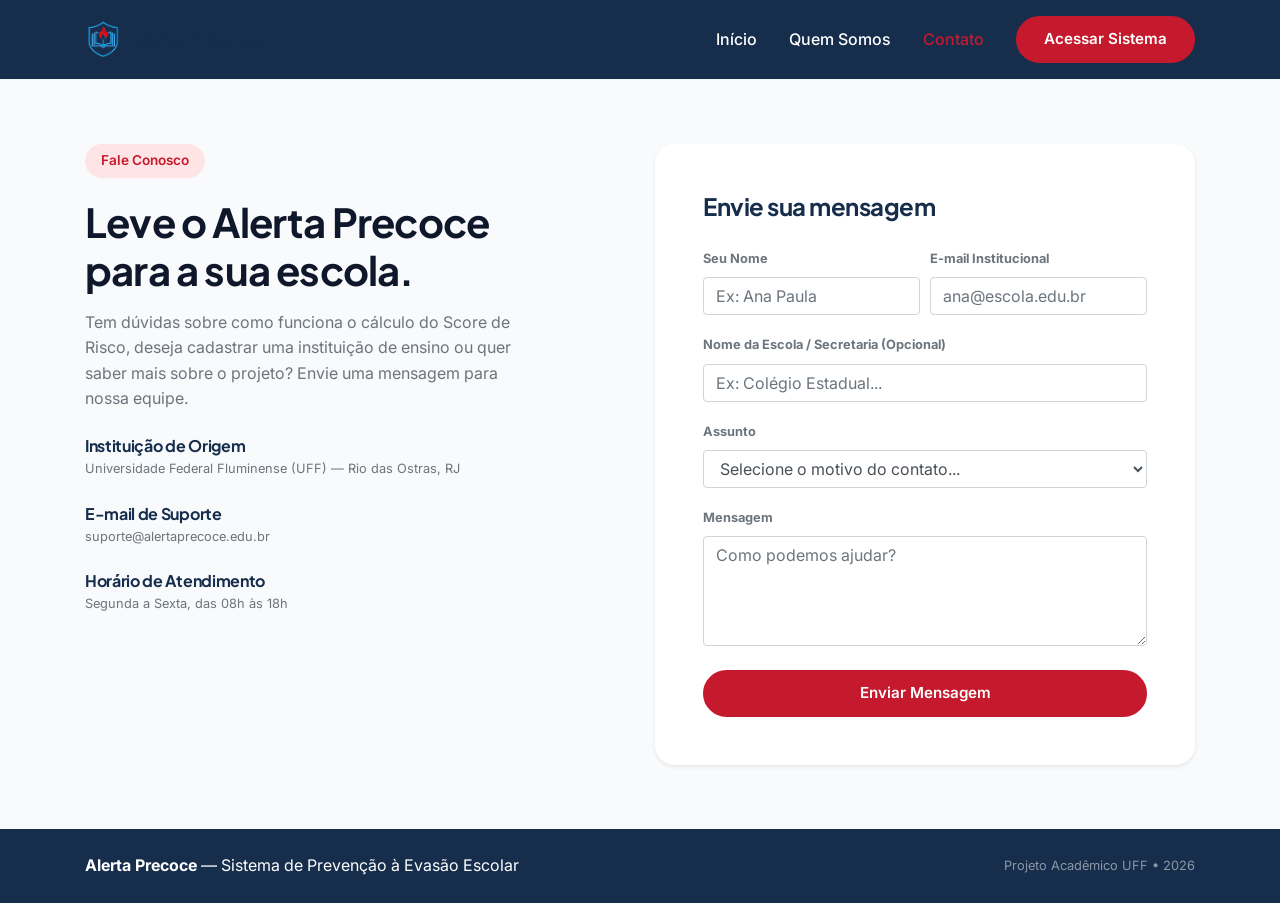
==== contato.html @ da34eb16 "add contato.html" ====
<!DOCTYPE html>
<html lang="pt-br">
<head>
  <meta charset="UTF-8">
  <meta name="viewport" content="width=device-width, initial-scale=1, shrink-to-fit=no">
  <title>Contato | Alerta Precoce</title>

  <link rel="stylesheet" href="https://cdn.jsdelivr.net/npm/bootstrap@4.4.1/dist/css/bootstrap.min.css">
  <link rel="stylesheet" href="style.css">
</head>
<body class="d-flex flex-column min-vh-100 bg-suave">

  <!-- NAVBAR -->
  <nav class="navbar navbar-expand-lg navbar-light sticky-top">
    <div class="container">
      <a class="navbar-brand font-weight-bold d-flex align-items-center" href="index.html">
        <img src="logo1.png" alt="Logo Alerta Precoce" class="img-logo-nav mr-2">
        <span class="text-azul-edtech">Alerta Precoce</span>
      </a>
      
      <button class="navbar-toggler" type="button" data-toggle="collapse" data-target="#menuNavegacao">
        <span class="navbar-toggler-icon"></span>
      </button>

      <div class="collapse navbar-collapse" id="menuNavegacao">
        <ul class="navbar-nav ml-auto align-items-lg-center">
          <li class="nav-item">
            <a class="nav-link" href="index.html">Início</a>
          </li>
          <li class="nav-item">
            <a class="nav-link" href="quem-somos.html">Quem Somos</a>
          </li>
          <li class="nav-item active">
            <a class="nav-link" href="contato.html">Contato</a>
          </li>
          <li class="nav-item ml-lg-3 mt-2 mt-lg-0">
            <a class="btn btn-pill btn-primario-ods" href="login.html">Acessar Sistema</a>
          </li>
        </ul>
      </div>
    </div>
  </nav>

  <!-- CONTEÚDO PRINCIPAL -->
  <main class="py-5 my-auto">
    <div class="container py-3">
      <div class="row justify-content-between align-items-start">
        
        <!-- Lado Esquerdo: Informações Institucionais -->
        <div class="col-lg-5 mb-5 mb-lg-0 pr-lg-4">
          <span class="tag-destaque">Fale Conosco</span>
          <h1 class="font-weight-bold mb-3">Leve o Alerta Precoce para a sua escola.</h1>
          <p class="text-secondary mb-4">
            Tem dúvidas sobre como funciona o cálculo do Score de Risco, deseja cadastrar uma instituição de ensino ou quer saber mais sobre o projeto? Envie uma mensagem para nossa equipe.
          </p>

          <div class="mb-4">
            <h6 class="font-weight-bold text-azul-edtech mb-1">Instituição de Origem</h6>
            <p class="small text-secondary mb-0">Universidade Federal Fluminense (UFF) — Rio das Ostras, RJ</p>
          </div>

          <div class="mb-4">
            <h6 class="font-weight-bold text-azul-edtech mb-1">E-mail de Suporte</h6>
            <p class="small text-secondary mb-0">suporte@alertaprecoce.edu.br</p>
          </div>

          <div>
            <h6 class="font-weight-bold text-azul-edtech mb-1">Horário de Atendimento</h6>
            <p class="small text-secondary mb-0">Segunda a Sexta, das 08h às 18h</p>
          </div>
        </div>

        <!-- Lado Direito: Card com Formulário -->
        <div class="col-lg-6">
          <div class="card border-0 shadow-sm p-4 p-md-5" style="border-radius: 20px;">
            <h4 class="font-weight-bold text-azul-edtech mb-4">Envie sua mensagem</h4>
            
            <form action="#" method="POST" onsubmit="event.preventDefault(); alert('Mensagem enviada com sucesso! (Simulação)'); this.reset();">
              <div class="form-row">
                <div class="form-group col-md-6">
                  <label for="nome" class="small font-weight-bold text-secondary">Seu Nome</label>
                  <input type="text" class="form-control" id="nome" placeholder="Ex: Ana Paula" required>
                </div>
                <div class="form-group col-md-6">
                  <label for="email" class="small font-weight-bold text-secondary">E-mail Institucional</label>
                  <input type="email" class="form-control" id="email" placeholder="ana@escola.edu.br" required>
                </div>
              </div>

              <div class="form-group">
                <label for="escola" class="small font-weight-bold text-secondary">Nome da Escola / Secretaria (Opcional)</label>
                <input type="text" class="form-control" id="escola" placeholder="Ex: Colégio Estadual..." >
              </div>

              <div class="form-group">
                <label for="assunto" class="small font-weight-bold text-secondary">Assunto</label>
                <select class="form-control" id="assunto" required>
                  <option value="" selected disabled>Selecione o motivo do contato...</option>
                  <option value="cadastro">Solicitar cadastro de escola</option>
                  <option value="duvida">Dúvidas sobre o sistema</option>
                  <option value="sugestao">Feedback ou sugestão acadêmica</option>
                </select>
              </div>

              <div class="form-group">
                <label for="mensagem" class="small font-weight-bold text-secondary">Mensagem</label>
                <textarea class="form-control" id="mensagem" rows="4" placeholder="Como podemos ajudar?" required></textarea>
              </div>

              <button type="submit" class="btn btn-pill btn-primario-ods btn-block mt-4">
                Enviar Mensagem
              </button>
            </form>
          </div>
        </div>

      </div>
    </div>
  </main>

  <!-- RODAPÉ -->
  <footer class="bg-azul-edtech text-white py-4 mt-auto">
    <div class="container d-flex flex-column flex-md-row justify-content-between align-items-center">
      <div class="mb-2 mb-md-0">
        <strong>Alerta Precoce</strong> &mdash; Sistema de Prevenção à Evasão Escolar
      </div>
      <small class="text-white-50">Projeto Acadêmico UFF &bull; 2026</small>
    </div>
  </footer>

  <script src="https://code.jquery.com/jquery-3.4.1.slim.min.js"></script>
  <script src="https://cdn.jsdelivr.net/npm/popper.js@1.16.0/dist/umd/popper.min.js"></script>
  <script src="https://cdn.jsdelivr.net/npm/bootstrap@4.4.1/dist/js/bootstrap.min.js"></script>
</body>
</html>
---- style.css ----
/* Importando fontes modernas usadas por grandes plataformas educacionais */
@import url('https://fonts.googleapis.com/css2?family=Inter:wght@400;500;600&family=Plus+Jakarta+Sans:wght@600;700;800&display=swap');

body {
  font-family: 'Inter', sans-serif;
  color: #334155;
  background-color: #ffffff;
  line-height: 1.6;
}

h1, h2, h3, h4, h5, h6, .navbar-brand {
  font-family: 'Plus Jakarta Sans', sans-serif;
  color: #0f172a;
  letter-spacing: -0.02em;
}

/* Paleta Refinada (Mais suave e contemporânea) */
.bg-azul-edtech { background-color: #162d4c !important; }
.bg-vermelho-ods { background-color: #c5192d !important; }
.text-azul-edtech { color: #162d4c !important; }
.text-vermelho-ods { color: #c5192d !important; }
.bg-suave { background-color: #f8fafc !important; }

/* Navbar limpa */
.navbar {
  padding: 1rem 0;
  background-color: #162d4c !important;
  border-bottom: 1px solid #f1f5f9;
}

.navbar-light .navbar-nav .nav-link {
  color: #ffffff;
  font-weight: 500;
  margin: 0 8px;
  transition: color 0.2s;
}

.navbar-light .navbar-nav .nav-link:hover,
.navbar-light .navbar-nav .active > .nav-link {
  color: #c5192d;
}

.img-logo-nav {
  height: 36px;
  width: auto;
}

/* Botões estilo pílula (marca registrada de sites como SAS e AZ) */
.btn-pill {
  border-radius: 50px;
  padding: 10px 26px;
  font-weight: 600;
  font-size: 0.95rem;
  transition: all 0.25s ease;
}

.btn-primario-ods {
  background-color: #c5192d;
  color: #ffffff;
  border: 2px solid #c5192d;
}

.btn-primario-ods:hover {
  background-color: #a31324;
  border-color: #a31324;
  color: #ffffff;
  transform: translateY(-1px);
  box-shadow: 0 6px 15px rgba(197, 25, 45, 0.25);
}

.btn-secundario-ods {
  background-color: transparent;
  color: #162d4c;
  border: 2px solid #cbd5e1;
}

.btn-secundario-ods:hover {
  border-color: #162d4c;
  background-color: #f8fafc;
  color: #162d4c;
}

/* Hero Section clara e espaçada */
.hero-edtech {
  padding: 140px 0 90px 0;
  background: radial-gradient(circle at top right, #fff1f2 0%, #ffffff 45%);
}

.tag-destaque {
  display: inline-block;
  background-color: #ffe4e6;
  color: #c5192d;
  font-weight: 600;
  font-size: 0.85rem;
  padding: 6px 16px;
  border-radius: 50px;
  margin-bottom: 20px;
}

/* Cards de Estatísticas minimalistas (sem bordas grossas) */
.stat-card {
  background: #ffffff;
  border: 1px solid #e2e8f0;
  border-radius: 16px;
  padding: 28px 24px;
  height: 100%;
  transition: all 0.25s ease;
}

.stat-card:hover {
  border-color: #cbd5e1;
  box-shadow: 0 12px 24px -8px rgba(15, 23, 42, 0.08);
  transform: translateY(-3px);
}

.stat-numero {
  font-family: 'Plus Jakarta Sans', sans-serif;
  font-size: 2.2rem;
  font-weight: 800;
  line-height: 1.1;
  margin-bottom: 10px;
}

/* Fotos com cantos arredondados modernos */
.img-edtech {
  border-radius: 20px;
  box-shadow: 0 20px 35px -10px rgba(15, 23, 42, 0.12);
}
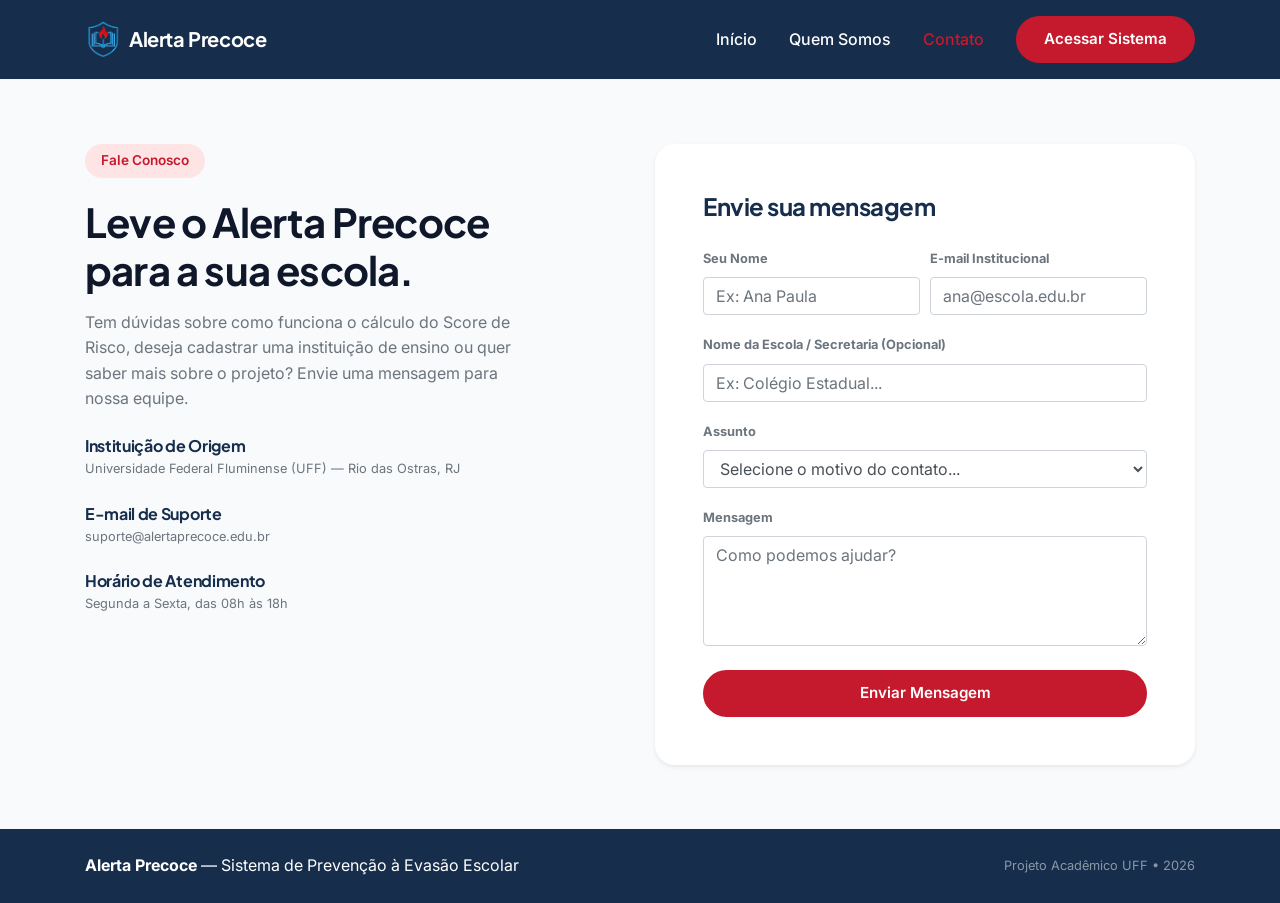
==== commit 25c7971b: "added a provisory dashboard" ====
--- a/contato.html
+++ b/contato.html
@@ -15,7 +15,7 @@
     <div class="container">
       <a class="navbar-brand font-weight-bold d-flex align-items-center" href="index.html">
         <img src="logo1.png" alt="Logo Alerta Precoce" class="img-logo-nav mr-2">
-        <span class="text-azul-edtech">Alerta Precoce</span>
+        <span class="text-white">Alerta Precoce</span>
       </a>
       
       <button class="navbar-toggler" type="button" data-toggle="collapse" data-target="#menuNavegacao">
--- a/style.css
+++ b/style.css
@@ -125,4 +125,143 @@
 .img-edtech {
   border-radius: 20px;
   box-shadow: 0 20px 35px -10px rgba(15, 23, 42, 0.12);
+}
+
+/* =========================================
+   ESTILOS DO DASHBOARD (ÁREA INTERNA)
+   ========================================= */
+.dashboard-wrapper {
+  display: flex;
+  min-height: 100vh;
+  background-color: #f8fafc;
+}
+
+/* Barra Lateral (Sidebar) */
+.sidebar-edtech {
+  width: 260px;
+  background-color: #162d4c;
+  color: #ffffff;
+  flex-shrink: 0;
+  display: flex;
+  flex-direction: column;
+  transition: all 0.3s ease;
+}
+
+.sidebar-brand {
+  padding: 24px 20px;
+  border-bottom: 1px solid rgba(255, 255, 255, 0.08);
+}
+
+.sidebar-nav {
+  padding: 16px 12px;
+  flex-grow: 1;
+}
+
+.sidebar-link {
+  display: flex;
+  align-items: center;
+  color: #cbd5e1;
+  padding: 12px 16px;
+  border-radius: 12px;
+  margin-bottom: 6px;
+  font-weight: 500;
+  font-size: 0.95rem;
+  text-decoration: none !important;
+  transition: all 0.2s ease;
+}
+
+.sidebar-link:hover {
+  background-color: rgba(255, 255, 255, 0.08);
+  color: #ffffff;
+}
+
+.sidebar-link.active {
+  background-color: #c5192d;
+  color: #ffffff;
+  font-weight: 600;
+  box-shadow: 0 4px 12px rgba(197, 25, 45, 0.3);
+}
+
+/* Conteúdo Principal do Painel */
+.dashboard-main {
+  flex-grow: 1;
+  display: flex;
+  flex-direction: column;
+  overflow-x: hidden;
+}
+
+.topbar-edtech {
+  background-color: #ffffff;
+  border-bottom: 1px solid #e2e8f0;
+  padding: 16px 32px;
+}
+
+.dashboard-content {
+  padding: 32px;
+}
+
+/* Badges de Score de Risco */
+.badge-risco-alto {
+  background-color: #ffe4e6;
+  color: #be123c;
+  padding: 6px 12px;
+  border-radius: 50px;
+  font-weight: 600;
+  font-size: 0.8rem;
+}
+
+.badge-risco-medio {
+  background-color: #fef3c7;
+  color: #b45309;
+  padding: 6px 12px;
+  border-radius: 50px;
+  font-weight: 600;
+  font-size: 0.8rem;
+}
+
+.badge-risco-baixo {
+  background-color: #dcfce7;
+  color: #15803d;
+  padding: 6px 12px;
+  border-radius: 50px;
+  font-weight: 600;
+  font-size: 0.8rem;
+}
+
+/* Tabela Moderna */
+.table-edtech {
+  background-color: #ffffff;
+  border-radius: 16px;
+  overflow: hidden;
+  border: 1px solid #e2e8f0;
+}
+
+.table-edtech thead th {
+  background-color: #f8fafc;
+  border-bottom: 1px solid #e2e8f0;
+  border-top: none;
+  color: #64748b;
+  font-size: 0.8rem;
+  text-transform: uppercase;
+  letter-spacing: 0.04em;
+  padding: 16px 20px;
+}
+
+.table-edtech tbody td {
+  padding: 16px 20px;
+  vertical-align: middle;
+  border-top: 1px solid #f1f5f9;
+  font-size: 0.92rem;
+}
+
+@media (max-width: 991.98px) {
+  .dashboard-wrapper {
+    flex-direction: column;
+  }
+  .sidebar-edtech {
+    width: 100%;
+  }
+  .dashboard-content {
+    padding: 20px;
+  }
 }
